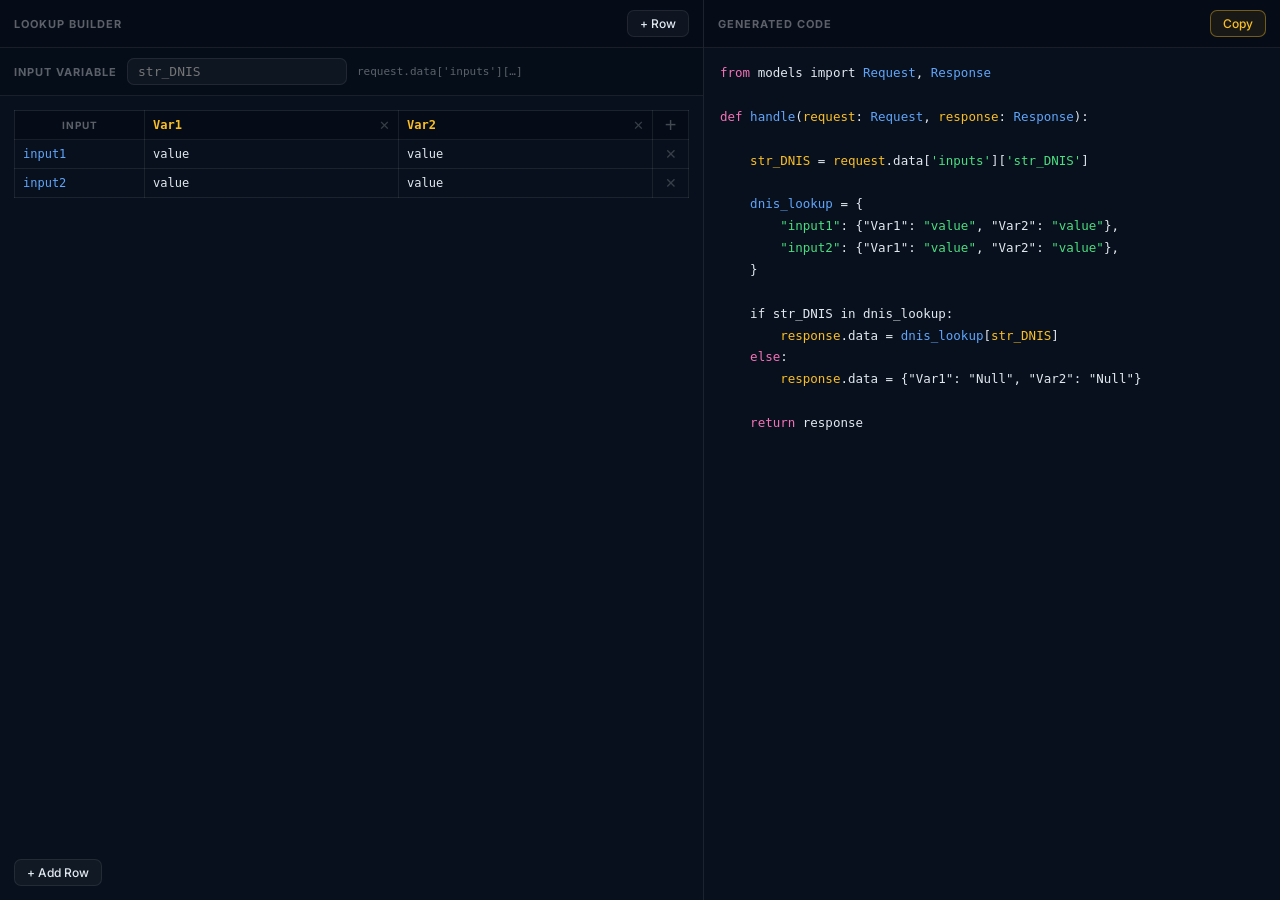
==== landing/static/pages/functions.html @ bb3310dd "Add WxCC Function Builder tool Lookup table builder with editable column headers, dynamic rows, and " ====
<!DOCTYPE html>
<html lang="en">
<head>
  <meta charset="UTF-8" />
  <meta name="viewport" content="width=device-width, initial-scale=1.0" />
  <title>Function Builder</title>
  <link rel="preconnect" href="https://fonts.googleapis.com" />
  <link href="https://fonts.googleapis.com/css2?family=Inter:wght@400;500;600;700&display=swap" rel="stylesheet" />
  <style>
    *, *::before, *::after { box-sizing: border-box; margin: 0; padding: 0; }

    :root {
      --surface:  rgba(255,255,255,0.04);
      --border:   rgba(255,255,255,0.08);
      --text:     #e2e8f0;
      --muted:    rgba(255,255,255,0.35);
      --accent:   #fbbf24;
    }

    html, body {
      height: 100%; overflow: hidden;
      background: #07101C url('/gradient-background-dark.svg') center/cover no-repeat fixed;
      color: var(--text);
      font-family: 'Inter', -apple-system, sans-serif;
    }

    #app { display: flex; height: 100vh; }

    .pane { display: flex; flex-direction: column; overflow: hidden; }

    #builder-pane { width: 55%; border-right: 1px solid var(--border); }
    #code-pane    { flex: 1; }

    .pane-head {
      flex-shrink: 0;
      display: flex; align-items: center; gap: 10px;
      padding: 10px 14px;
      border-bottom: 1px solid var(--border);
      background: rgba(5,11,22,0.8);
    }
    .pane-title {
      font-size: 11px; font-weight: 700; letter-spacing: 1px;
      text-transform: uppercase; color: var(--muted);
    }
    .btn-group { margin-left: auto; display: flex; gap: 6px; }
    .btn {
      padding: 5px 12px; border-radius: 7px;
      border: 1px solid var(--border); background: var(--surface);
      color: var(--text); font-size: 12px; font-weight: 500;
      font-family: inherit; cursor: pointer;
      transition: background 0.15s, border-color 0.15s;
    }
    .btn:hover { background: rgba(255,255,255,0.08); border-color: rgba(255,255,255,0.15); }
    .btn-accent {
      border-color: rgba(251,191,36,0.4);
      background: rgba(251,191,36,0.08);
      color: var(--accent);
    }
    .btn-accent:hover { background: rgba(251,191,36,0.15); }
    .btn-accent.copied { color: #4ade80; border-color: rgba(74,222,128,0.4); background: rgba(74,222,128,0.08); }

    /* Input variable row */
    #input-var-row {
      flex-shrink: 0;
      display: flex; align-items: center; gap: 10px;
      padding: 10px 14px;
      border-bottom: 1px solid var(--border);
      background: rgba(5,11,22,0.5);
    }
    #input-var-label {
      font-size: 11px; font-weight: 700; letter-spacing: 1px;
      text-transform: uppercase; color: var(--muted); flex-shrink: 0;
    }
    #input-var {
      background: var(--surface);
      border: 1px solid var(--border);
      border-radius: 7px; padding: 5px 10px;
      color: var(--accent);
      font-family: 'JetBrains Mono', 'Fira Code', Menlo, monospace;
      font-size: 13px; outline: none; width: 220px;
    }
    #input-var:focus { border-color: rgba(251,191,36,0.4); }
    #input-var-hint {
      font-size: 11px; color: var(--muted);
      font-family: 'JetBrains Mono', 'Fira Code', Menlo, monospace;
    }

    /* Table area */
    #table-scroll {
      flex: 1; overflow: auto; padding: 14px 14px 0;
    }
    #table-scroll::-webkit-scrollbar { width: 6px; height: 6px; }
    #table-scroll::-webkit-scrollbar-track { background: transparent; }
    #table-scroll::-webkit-scrollbar-thumb { background: rgba(255,255,255,0.1); border-radius: 3px; }

    table { border-collapse: collapse; font-size: 13px; min-width: 100%; }

    thead tr { background: rgba(5,11,22,0.7); }
    tr:hover td { background: rgba(255,255,255,0.02); }

    th, td { border: 1px solid var(--border); }

    th { font-weight: 600; }

    /* Input column header (fixed label) */
    .th-input-fixed {
      padding: 7px 10px;
      font-size: 10px; font-weight: 700; letter-spacing: 1px;
      text-transform: uppercase; color: var(--muted);
      white-space: nowrap; width: 130px;
    }

    /* Variable column headers (editable) */
    .th-var { min-width: 120px; }
    .th-var-inner {
      display: flex; align-items: center; gap: 4px;
      padding: 4px 4px 4px 8px;
    }
    .col-name-input {
      background: transparent; border: none;
      color: var(--accent);
      font-family: 'JetBrains Mono', 'Fira Code', Menlo, monospace;
      font-size: 12px; font-weight: 600; outline: none;
      width: 100%; min-width: 60px;
    }
    .col-name-input::placeholder { color: rgba(251,191,36,0.3); }
    .col-del-btn {
      flex-shrink: 0; background: none; border: none;
      color: rgba(255,255,255,0.2); cursor: pointer;
      font-size: 13px; padding: 2px 4px; line-height: 1;
    }
    .col-del-btn:hover { color: #f87171; }

    /* Add column header cell */
    .th-add-col { width: 36px; text-align: center; }
    .add-col-btn {
      background: none; border: none;
      color: rgba(255,255,255,0.25);
      cursor: pointer; font-size: 20px; line-height: 1;
      padding: 4px 8px; width: 100%;
    }
    .add-col-btn:hover { color: var(--accent); }

    /* Delete row column */
    .td-del { width: 32px; text-align: center; }
    .row-del-btn {
      background: none; border: none;
      color: rgba(255,255,255,0.2);
      cursor: pointer; font-size: 14px;
      padding: 4px 8px; line-height: 1;
    }
    .row-del-btn:hover { color: #f87171; }

    /* Data cells */
    .cell-input {
      display: block; width: 100%;
      background: transparent; border: none;
      color: var(--text);
      font-family: 'JetBrains Mono', 'Fira Code', Menlo, monospace;
      font-size: 12px; outline: none;
      padding: 7px 8px;
    }
    .cell-input::placeholder { color: rgba(255,255,255,0.15); }
    .cell-input:focus { background: rgba(255,255,255,0.03); }
    .td-input-val .cell-input { color: #60a5fa; }

    #table-footer {
      flex-shrink: 0;
      padding: 10px 14px 14px;
    }

    /* Code pane */
    #code-output {
      flex: 1; overflow-y: auto;
      padding: 14px 16px;
      font-family: 'JetBrains Mono', 'Fira Code', Menlo, monospace;
      font-size: 12.5px; line-height: 1.75;
      white-space: pre;
    }
    #code-output::-webkit-scrollbar { width: 6px; }
    #code-output::-webkit-scrollbar-track { background: transparent; }
    #code-output::-webkit-scrollbar-thumb { background: rgba(255,255,255,0.1); border-radius: 3px; }

    /* Python syntax colors */
    .py-kw   { color: #f472b6; }
    .py-fn   { color: #60a5fa; }
    .py-str  { color: #4ade80; }
    .py-var  { color: #fbbf24; }
    .py-key  { color: #e2e8f0; }
    .py-val  { color: #4ade80; }
    .py-null { color: #94a3b8; }
    .py-muted { color: rgba(255,255,255,0.3); }

    @media (max-width: 640px) {
      #app { flex-direction: column; }
      #builder-pane { width: 100%; height: 55%; border-right: none; border-bottom: 1px solid var(--border); }
      #code-pane { height: 45%; }
    }
  </style>
</head>
<body>
<div id="app">

  <!-- ── Builder pane ── -->
  <div class="pane" id="builder-pane">
    <div class="pane-head">
      <span class="pane-title">Lookup Builder</span>
      <div class="btn-group">
        <button class="btn" onclick="addRow()">+ Row</button>
      </div>
    </div>

    <div id="input-var-row">
      <span id="input-var-label">Input Variable</span>
      <input id="input-var" type="text" placeholder="str_DNIS" spellcheck="false" oninput="generate()" />
      <span id="input-var-hint">request.data['inputs'][…]</span>
    </div>

    <div id="table-scroll">
      <table id="lookup-table">
        <thead id="t-head"></thead>
        <tbody id="t-body"></tbody>
      </table>
    </div>
    <div id="table-footer">
      <button class="btn" onclick="addRow()">+ Add Row</button>
    </div>
  </div>

  <!-- ── Code pane ── -->
  <div class="pane" id="code-pane">
    <div class="pane-head">
      <span class="pane-title">Generated Code</span>
      <div class="btn-group">
        <button class="btn btn-accent" id="copy-btn" onclick="copyCode()">Copy</button>
      </div>
    </div>
    <div id="code-output"></div>
  </div>

</div>
<script>
  // ── State ──────────────────────────────────────────────────────────────────
  let cols = ['Var1', 'Var2'];
  let rows = [
    { input: 'input1', vals: ['value', 'value'] },
    { input: 'input2', vals: ['value', 'value'] },
  ];

  // ── Column operations ──────────────────────────────────────────────────────
  function addColumn() {
    cols.push('Var' + (cols.length + 1));
    rows.forEach(r => r.vals.push(''));
    renderTable();
    generate();
  }

  function deleteColumn(i) {
    if (cols.length <= 1) return;
    cols.splice(i, 1);
    rows.forEach(r => r.vals.splice(i, 1));
    renderTable();
    generate();
  }

  function addRow() {
    rows.push({ input: '', vals: cols.map(() => '') });
    renderTable();
    generate();
  }

  function deleteRow(i) {
    if (rows.length <= 1) return;
    rows.splice(i, 1);
    renderTable();
    generate();
  }

  // ── Table render ───────────────────────────────────────────────────────────
  function renderTable() {
    const thead = document.getElementById('t-head');
    const tbody = document.getElementById('t-body');

    thead.innerHTML = `<tr>
      <th class="th-input-fixed">Input</th>
      ${cols.map((c, i) => `
        <th class="th-var">
          <div class="th-var-inner">
            <input class="col-name-input" value="${esc(c)}" placeholder="Var${i+1}"
              oninput="cols[${i}]=this.value;generate()">
            ${cols.length > 1
              ? `<button class="col-del-btn" onclick="deleteColumn(${i})" title="Remove column">✕</button>`
              : ''}
          </div>
        </th>`).join('')}
      <th class="th-add-col">
        <button class="add-col-btn" onclick="addColumn()" title="Add column">+</button>
      </th>
    </tr>`;

    tbody.innerHTML = rows.map((row, ri) => `
      <tr>
        <td class="td-input-val">
          <input class="cell-input" value="${esc(row.input)}" placeholder="input${ri+1}"
            oninput="rows[${ri}].input=this.value;generate()">
        </td>
        ${cols.map((_, ci) => `
          <td>
            <input class="cell-input" value="${esc(row.vals[ci]||'')}" placeholder="value"
              oninput="rows[${ri}].vals[${ci}]=this.value;generate()">
          </td>`).join('')}
        <td class="td-del">
          ${rows.length > 1
            ? `<button class="row-del-btn" onclick="deleteRow(${ri})" title="Remove row">✕</button>`
            : ''}
        </td>
      </tr>`).join('');
  }

  // ── Code generation ────────────────────────────────────────────────────────
  let rawCode = '';

  function generate() {
    const inputVar   = document.getElementById('input-var').value.trim() || 'str_DNIS';
    const lookupName = inputVar.replace(/^(str|int|bool|dec|date)_/i, '').toLowerCase() + '_lookup';
    const colNames   = cols.map(c => c.trim() || 'Var');

    const entries = rows.map(row => {
      const key  = row.input || '';
      const pairs = colNames.map((col, i) => `"${col}": "${row.vals[i] || ''}"`).join(', ');
      return `        "${key}": {${pairs}}`;
    }).join(',\n');

    const nullPairs = colNames.map(col => `"${col}": "Null"`).join(', ');

    rawCode = [
      `from models import Request, Response`,
      ``,
      `def handle(request: Request, response: Response):`,
      ``,
      `    ${inputVar} = request.data['inputs']['${inputVar}']`,
      ``,
      `    ${lookupName} = {`,
      entries + `,`,
      `    }`,
      ``,
      `    if ${inputVar} in ${lookupName}:`,
      `        response.data = ${lookupName}[${inputVar}]`,
      `    else:`,
      `        response.data = {${nullPairs}}`,
      ``,
      `    return response`,
    ].join('\n');

    renderCode(rawCode, inputVar, lookupName, colNames);
  }

  function renderCode(code, inputVar, lookupName, colNames) {
    // Build highlighted HTML line by line
    const lines = code.split('\n');
    const html = lines.map(line => highlightLine(line, inputVar, lookupName, colNames)).join('\n');
    document.getElementById('code-output').innerHTML = html;
  }

  function highlightLine(line, inputVar, lookupName, colNames) {
    // Escape first
    let s = esc(line);

    // import line
    if (s.startsWith('from ') || s.startsWith('import ')) {
      return s
        .replace(/^(from|import)/, '<span class="py-kw">$1</span>')
        .replace(/(Request|Response)/g, '<span class="py-fn">$1</span>');
    }

    // def line
    if (/^\s*def /.test(s)) {
      return s
        .replace(/def/, '<span class="py-kw">def</span>')
        .replace(/handle/, '<span class="py-fn">handle</span>')
        .replace(/(request|response): (Request|Response)/g,
          '<span class="py-var">$1</span>: <span class="py-fn">$2</span>');
    }

    // if/else lines
    if (/^\s*(if|else):/.test(s)) {
      return s
        .replace(/(if|else)/, '<span class="py-kw">$1</span>')
        .replace(new RegExp(esc(inputVar), 'g'), `<span class="py-var">${esc(inputVar)}</span>`)
        .replace(new RegExp(esc(lookupName), 'g'), `<span class="py-fn">${esc(lookupName)}</span>`);
    }

    // return line
    if (/^\s*return /.test(s)) {
      return s.replace(/return/, '<span class="py-kw">return</span>');
    }

    // assignment: inputVar = request.data[...]
    if (s.includes(`${esc(inputVar)} = request`)) {
      return s
        .replace(new RegExp(esc(inputVar)), `<span class="py-var">${esc(inputVar)}</span>`)
        .replace(/request/, '<span class="py-var">request</span>')
        .replace(/&#x27;inputs&#x27;/, `<span class="py-str">'inputs'</span>`)
        .replace(new RegExp(`&#x27;${esc(inputVar)}&#x27;`), `<span class="py-str">'${esc(inputVar)}'</span>`);
    }

    // lookup assignment line
    if (s.includes(`${esc(lookupName)} = {`)) {
      return s.replace(new RegExp(esc(lookupName)), `<span class="py-fn">${esc(lookupName)}</span>`);
    }

    // response.data assignment
    if (s.includes('response.data')) {
      return s
        .replace(/response/, '<span class="py-var">response</span>')
        .replace(new RegExp(esc(lookupName), 'g'), `<span class="py-fn">${esc(lookupName)}</span>`)
        .replace(new RegExp(`<span class="py-var">response</span>\\.data = \\{(.+?)\\}$`),
          `<span class="py-var">response</span>.data = {$1}`)
        .replace(new RegExp(esc(inputVar), 'g'), `<span class="py-var">${esc(inputVar)}</span>`);
    }

    // dict entry line: "key": {"Col": "val", ...}
    if (/^\s+&quot;.+&quot;: \{/.test(s)) {
      return s
        .replace(/^(\s+)(&quot;[^&]+&quot;)(: )(\{)/, '$1<span class="py-str">$2</span>$3$4')
        .replace(/&quot;([^&]+)&quot;: &quot;([^&]*)&quot;/g,
          '<span class="py-key">&quot;$1&quot;</span>: <span class="py-val">&quot;$2&quot;</span>');
    }

    // else response.data fallback line (Null values)
    if (/Null/.test(s)) {
      return s.replace(/&quot;Null&quot;/g, '<span class="py-null">&quot;Null&quot;</span>');
    }

    return s;
  }

  function copyCode() {
    navigator.clipboard.writeText(rawCode).then(() => {
      const btn = document.getElementById('copy-btn');
      btn.textContent = 'Copied!';
      btn.classList.add('copied');
      setTimeout(() => { btn.textContent = 'Copy'; btn.classList.remove('copied'); }, 1500);
    });
  }

  function esc(s) {
    return String(s)
      .replace(/&/g, '&amp;')
      .replace(/</g, '&lt;')
      .replace(/>/g, '&gt;')
      .replace(/"/g, '&quot;')
      .replace(/'/g, '&#x27;');
  }

  // ── Init ───────────────────────────────────────────────────────────────────
  renderTable();
  generate();
</script>
</body>
</html>
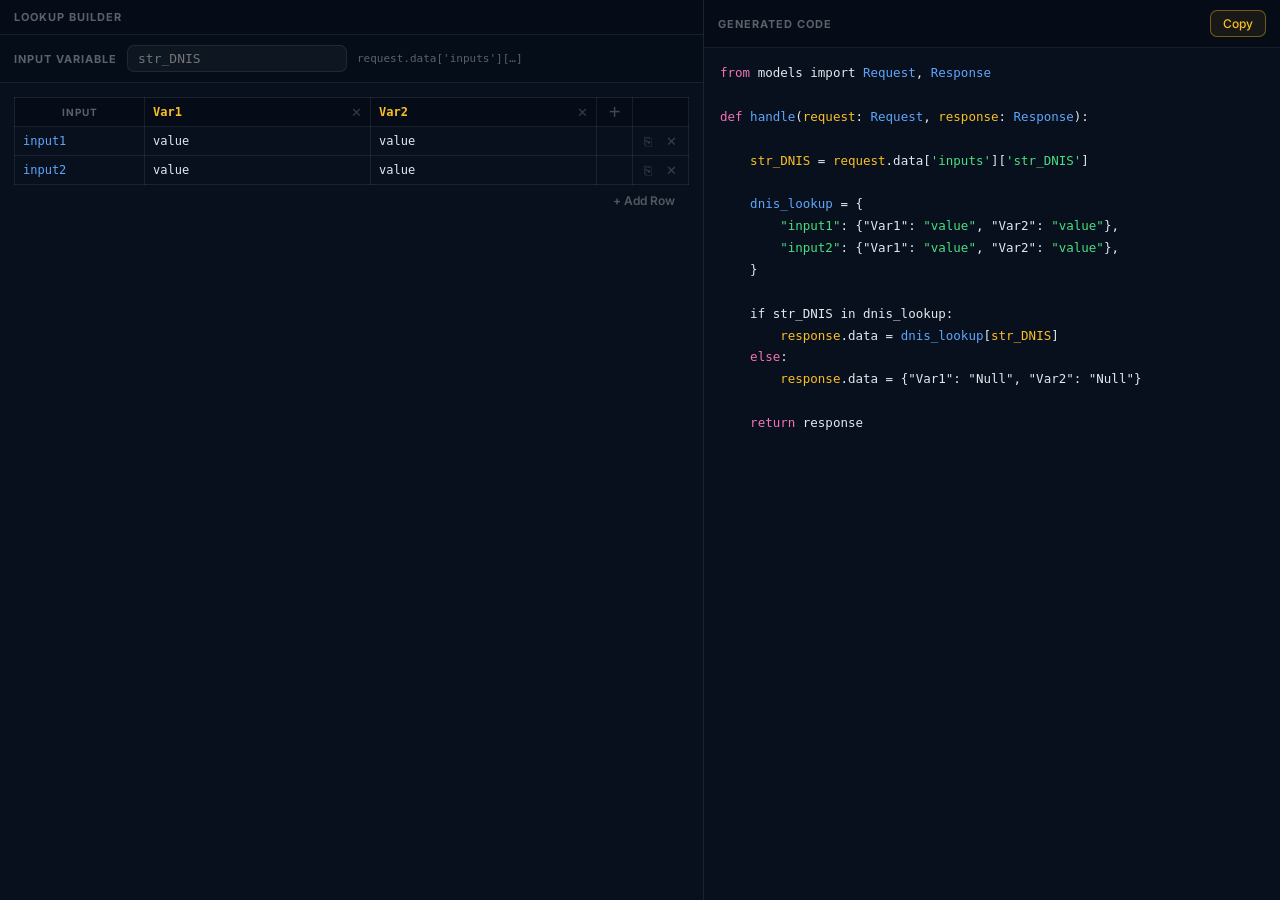
==== commit 2d6c4905: "Functions: move Add Row to table footer, add row copy + Excel paste - Copy button (⎘) on each row co" ====
--- a/landing/static/pages/functions.html
+++ b/landing/static/pages/functions.html
@@ -87,7 +87,7 @@
 
     /* Table area */
     #table-scroll {
-      flex: 1; overflow: auto; padding: 14px 14px 0;
+      flex: 1; overflow: auto; padding: 14px;
     }
     #table-scroll::-webkit-scrollbar { width: 6px; height: 6px; }
     #table-scroll::-webkit-scrollbar-track { background: transparent; }
@@ -141,15 +141,34 @@
     }
     .add-col-btn:hover { color: var(--accent); }
 
-    /* Delete row column */
-    .td-del { width: 32px; text-align: center; }
-    .row-del-btn {
+    /* Action column (copy + delete) */
+    .td-del { width: 56px; text-align: center; white-space: nowrap; }
+    .row-copy-btn, .row-del-btn {
       background: none; border: none;
-      color: rgba(255,255,255,0.2);
-      cursor: pointer; font-size: 14px;
-      padding: 4px 8px; line-height: 1;
-    }
+      cursor: pointer; font-size: 13px;
+      padding: 4px 5px; line-height: 1;
+    }
+    .row-copy-btn { color: rgba(255,255,255,0.2); }
+    .row-copy-btn:hover { color: var(--accent); }
+    .row-copy-btn.ok { color: #4ade80; }
+    .row-del-btn { color: rgba(255,255,255,0.2); }
     .row-del-btn:hover { color: #f87171; }
+
+    /* Add row footer row */
+    .tr-add-row td {
+      padding: 0;
+      border-top: 1px dashed rgba(255,255,255,0.08);
+      border-bottom: none; border-left: none; border-right: none;
+    }
+    .add-row-btn {
+      display: block; width: 100%; text-align: right;
+      background: none; border: none;
+      color: rgba(255,255,255,0.3);
+      font-size: 12px; font-weight: 600; font-family: inherit;
+      cursor: pointer; padding: 8px 14px;
+      transition: color 0.15s;
+    }
+    .add-row-btn:hover { color: var(--accent); }
 
     /* Data cells */
     .cell-input {
@@ -163,11 +182,6 @@
     .cell-input::placeholder { color: rgba(255,255,255,0.15); }
     .cell-input:focus { background: rgba(255,255,255,0.03); }
     .td-input-val .cell-input { color: #60a5fa; }
-
-    #table-footer {
-      flex-shrink: 0;
-      padding: 10px 14px 14px;
-    }
 
     /* Code pane */
     #code-output {
@@ -205,9 +219,6 @@
   <div class="pane" id="builder-pane">
     <div class="pane-head">
       <span class="pane-title">Lookup Builder</span>
-      <div class="btn-group">
-        <button class="btn" onclick="addRow()">+ Row</button>
-      </div>
     </div>
 
     <div id="input-var-row">
@@ -220,10 +231,8 @@
       <table id="lookup-table">
         <thead id="t-head"></thead>
         <tbody id="t-body"></tbody>
+        <tfoot id="t-foot"></tfoot>
       </table>
-    </div>
-    <div id="table-footer">
-      <button class="btn" onclick="addRow()">+ Add Row</button>
     </div>
   </div>
 
@@ -280,6 +289,8 @@
   function renderTable() {
     const thead = document.getElementById('t-head');
     const tbody = document.getElementById('t-body');
+    const tfoot = document.getElementById('t-foot');
+    const totalCols = cols.length + 3; // Input + vars + add-col + actions
 
     thead.innerHTML = `<tr>
       <th class="th-input-fixed">Input</th>
@@ -296,25 +307,34 @@
       <th class="th-add-col">
         <button class="add-col-btn" onclick="addColumn()" title="Add column">+</button>
       </th>
+      <th class="td-del"></th>
     </tr>`;
 
     tbody.innerHTML = rows.map((row, ri) => `
       <tr>
         <td class="td-input-val">
-          <input class="cell-input" value="${esc(row.input)}" placeholder="input${ri+1}"
+          <input class="cell-input" data-ri="${ri}" data-ci="-1" value="${esc(row.input)}" placeholder="input${ri+1}"
             oninput="rows[${ri}].input=this.value;generate()">
         </td>
         ${cols.map((_, ci) => `
           <td>
-            <input class="cell-input" value="${esc(row.vals[ci]||'')}" placeholder="value"
+            <input class="cell-input" data-ri="${ri}" data-ci="${ci}" value="${esc(row.vals[ci]||'')}" placeholder="value"
               oninput="rows[${ri}].vals[${ci}]=this.value;generate()">
           </td>`).join('')}
+        <td></td>
         <td class="td-del">
+          <button class="row-copy-btn" id="row-copy-${ri}" onclick="copyRow(${ri})" title="Copy row">⎘</button>
           ${rows.length > 1
             ? `<button class="row-del-btn" onclick="deleteRow(${ri})" title="Remove row">✕</button>`
             : ''}
         </td>
       </tr>`).join('');
+
+    tfoot.innerHTML = `<tr class="tr-add-row">
+      <td colspan="${totalCols}">
+        <button class="add-row-btn" onclick="addRow()">+ Add Row</button>
+      </td>
+    </tr>`;
   }
 
   // ── Code generation ────────────────────────────────────────────────────────
@@ -453,6 +473,61 @@
       .replace(/'/g, '&#x27;');
   }
 
+  // ── Copy row ───────────────────────────────────────────────────────────────
+  function copyRow(ri) {
+    const row = rows[ri];
+    const colNames = cols.map(c => c.trim() || 'Var');
+    const pairs = colNames.map((col, i) => `"${col}": "${row.vals[i] || ''}"`).join(', ');
+    const text = `"${row.input || ''}": {${pairs}}`;
+    navigator.clipboard.writeText(text).then(() => {
+      const btn = document.getElementById('row-copy-' + ri);
+      if (btn) { btn.classList.add('ok'); setTimeout(() => btn.classList.remove('ok'), 1200); }
+    });
+  }
+
+  // ── Excel/spreadsheet paste ────────────────────────────────────────────────
+  document.getElementById('lookup-table').addEventListener('paste', function(e) {
+    const target = e.target;
+    if (!target.classList.contains('cell-input')) return;
+
+    const text = (e.clipboardData || window.clipboardData).getData('text');
+    if (!text.includes('\t') && !text.includes('\n') && !text.includes('\r')) return;
+
+    e.preventDefault();
+
+    const startRi = parseInt(target.dataset.ri);
+    const startCi = parseInt(target.dataset.ci); // -1 = Input col, 0+ = var cols
+
+    const pastedRows = text.split(/\r?\n|\r/).filter(r => r.length > 0);
+
+    // Grow rows array as needed
+    while (rows.length < startRi + pastedRows.length) {
+      rows.push({ input: '', vals: cols.map(() => '') });
+    }
+
+    pastedRows.forEach((rowText, rowOffset) => {
+      const cells = rowText.split('\t');
+      const ri = startRi + rowOffset;
+
+      cells.forEach((cellVal, colOffset) => {
+        const ci = startCi + colOffset;
+        if (ci === -1) {
+          rows[ri].input = cellVal.trim();
+        } else if (ci >= 0) {
+          // Grow columns as needed
+          while (cols.length <= ci) {
+            cols.push('Var' + (cols.length + 1));
+            rows.forEach(r => { while (r.vals.length <= ci) r.vals.push(''); });
+          }
+          rows[ri].vals[ci] = cellVal.trim();
+        }
+      });
+    });
+
+    renderTable();
+    generate();
+  });
+
   // ── Init ───────────────────────────────────────────────────────────────────
   renderTable();
   generate();
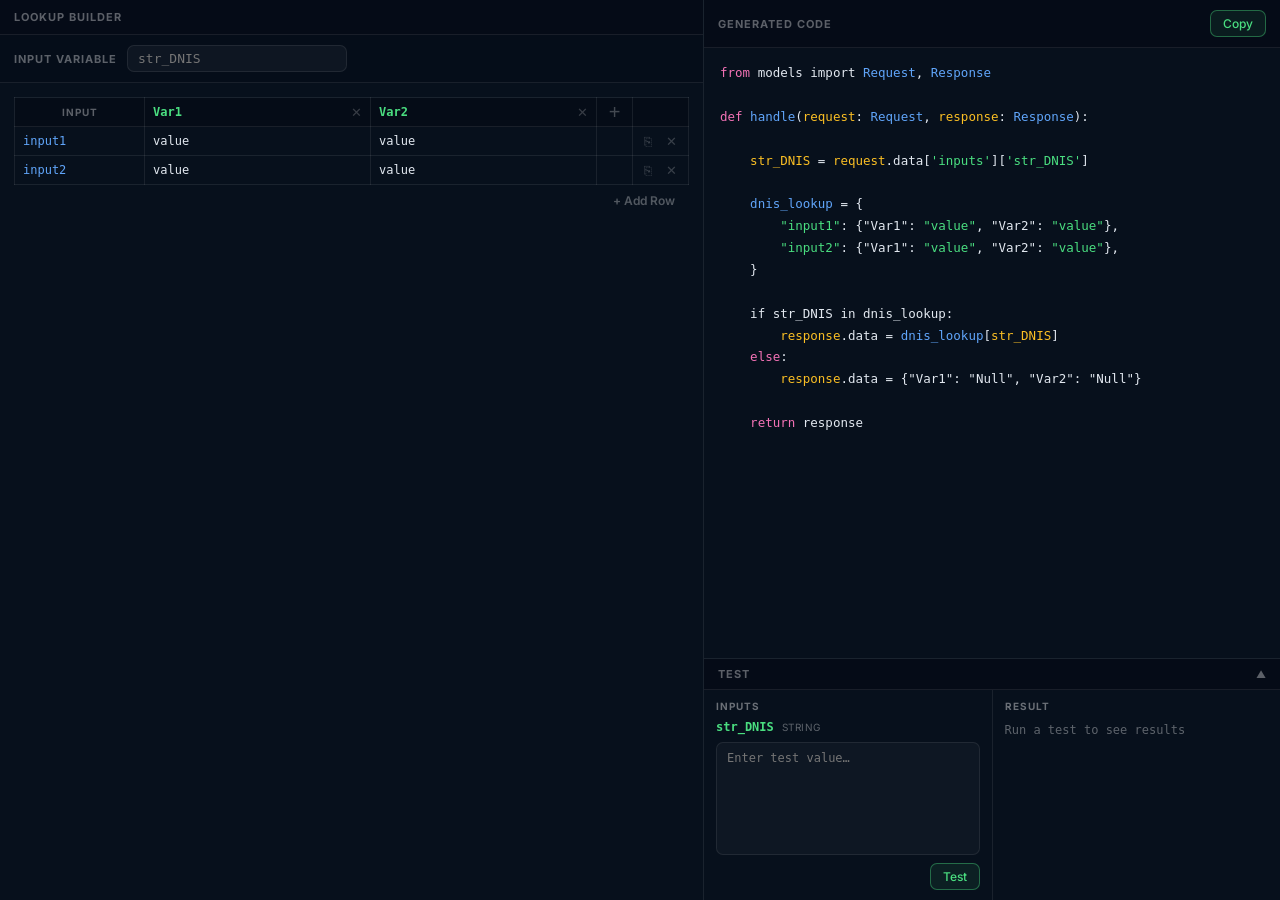
==== commit 53f7523a: "UI fixes: sidebar always collapsed, webhook Parsed-first order, mockapi auto-create folder, Function" ====
--- a/landing/static/pages/functions.html
+++ b/landing/static/pages/functions.html
@@ -14,7 +14,7 @@
       --border:   rgba(255,255,255,0.08);
       --text:     #e2e8f0;
       --muted:    rgba(255,255,255,0.35);
-      --accent:   #fbbf24;
+      --accent:   #4ade80;
     }
 
     html, body {
@@ -52,11 +52,11 @@
     }
     .btn:hover { background: rgba(255,255,255,0.08); border-color: rgba(255,255,255,0.15); }
     .btn-accent {
-      border-color: rgba(251,191,36,0.4);
-      background: rgba(251,191,36,0.08);
+      border-color: rgba(74,222,128,0.4);
+      background: rgba(74,222,128,0.08);
       color: var(--accent);
     }
-    .btn-accent:hover { background: rgba(251,191,36,0.15); }
+    .btn-accent:hover { background: rgba(74,222,128,0.15); }
     .btn-accent.copied { color: #4ade80; border-color: rgba(74,222,128,0.4); background: rgba(74,222,128,0.08); }
 
     /* Input variable row */
@@ -79,12 +79,7 @@
       font-family: 'JetBrains Mono', 'Fira Code', Menlo, monospace;
       font-size: 13px; outline: none; width: 220px;
     }
-    #input-var:focus { border-color: rgba(251,191,36,0.4); }
-    #input-var-hint {
-      font-size: 11px; color: var(--muted);
-      font-family: 'JetBrains Mono', 'Fira Code', Menlo, monospace;
-    }
-
+    #input-var:focus { border-color: rgba(74,222,128,0.4); }
     /* Table area */
     #table-scroll {
       flex: 1; overflow: auto; padding: 14px;
@@ -123,7 +118,7 @@
       font-size: 12px; font-weight: 600; outline: none;
       width: 100%; min-width: 60px;
     }
-    .col-name-input::placeholder { color: rgba(251,191,36,0.3); }
+    .col-name-input::placeholder { color: rgba(74,222,128,0.3); }
     .col-del-btn {
       flex-shrink: 0; background: none; border: none;
       color: rgba(255,255,255,0.2); cursor: pointer;
@@ -185,7 +180,7 @@
 
     /* Code pane */
     #code-output {
-      flex: 1; overflow-y: auto;
+      flex: 1; min-height: 0; overflow-y: auto;
       padding: 14px 16px;
       font-family: 'JetBrains Mono', 'Fira Code', Menlo, monospace;
       font-size: 12.5px; line-height: 1.75;
@@ -205,6 +200,80 @@
     .py-null { color: #94a3b8; }
     .py-muted { color: rgba(255,255,255,0.3); }
 
+    /* ── Tester section ── */
+    #test-section {
+      flex-shrink: 0;
+      border-top: 1px solid var(--border);
+      display: flex; flex-direction: column;
+    }
+    #test-header {
+      display: flex; align-items: center;
+      padding: 8px 14px;
+      cursor: pointer; user-select: none;
+      border-bottom: 1px solid var(--border);
+      background: rgba(5,11,22,0.8);
+      flex-shrink: 0;
+    }
+    #test-header:hover .test-header-title,
+    #test-header:hover .test-caret { color: var(--text); }
+    .test-header-title {
+      font-size: 11px; font-weight: 700; letter-spacing: 1px;
+      text-transform: uppercase; color: var(--muted);
+    }
+    .test-caret { margin-left: auto; font-size: 10px; color: var(--muted); }
+    #test-body {
+      height: 210px; display: flex; overflow: hidden;
+    }
+    #test-body.collapsed { display: none; }
+    #test-inputs-pane, #test-result-pane {
+      flex: 1; display: flex; flex-direction: column;
+      padding: 10px 12px; gap: 8px; overflow: hidden; min-height: 0;
+    }
+    #test-inputs-pane { border-right: 1px solid var(--border); }
+    .test-col-label {
+      font-size: 10px; font-weight: 700; letter-spacing: 1px;
+      text-transform: uppercase; color: rgba(255,255,255,0.4);
+      flex-shrink: 0;
+    }
+    #test-var-row { display: flex; align-items: center; gap: 8px; flex-shrink: 0; }
+    #test-var-name {
+      font-size: 12px; font-weight: 600; color: var(--accent);
+      font-family: 'JetBrains Mono', 'Fira Code', Menlo, monospace;
+    }
+    .test-type-badge { font-size: 10px; color: var(--muted); letter-spacing: 0.5px; }
+    #test-input {
+      flex: 1; resize: none;
+      background: rgba(255,255,255,0.03); border: 1px solid var(--border);
+      border-radius: 7px; padding: 8px 10px;
+      color: var(--text);
+      font-family: 'JetBrains Mono', 'Fira Code', Menlo, monospace;
+      font-size: 12px; outline: none;
+    }
+    #test-input:focus { border-color: rgba(74,222,128,0.3); }
+    #test-btn { align-self: flex-end; flex-shrink: 0; }
+    #test-result-output {
+      flex: 1; overflow: auto; min-height: 0;
+      font-family: 'JetBrains Mono', 'Fira Code', Menlo, monospace;
+      font-size: 12px; line-height: 1.8;
+    }
+    #test-result-output::-webkit-scrollbar { width: 4px; }
+    #test-result-output::-webkit-scrollbar-thumb { background: rgba(255,255,255,0.1); border-radius: 2px; }
+    .test-empty { color: var(--muted); font-size: 12px; }
+    .test-res-row { display: block; white-space: pre; }
+    .test-data-row {
+      cursor: pointer; border-radius: 3px; padding: 0 3px;
+      transition: background 0.1s;
+    }
+    .test-data-row:hover { background: rgba(74,222,128,0.1); }
+    .test-data-row.copied { outline: 1px solid rgba(74,222,128,0.3); border-radius: 3px; }
+    .test-data-row.copied .py-key,
+    .test-data-row.copied .py-str { color: #4ade80 !important; }
+    .test-path-flash {
+      font-size: 10px; color: #4ade80; margin-left: 8px;
+      animation: fadeout 1.2s forwards;
+    }
+    @keyframes fadeout { 0%{opacity:1} 70%{opacity:1} 100%{opacity:0} }
+
     @media (max-width: 640px) {
       #app { flex-direction: column; }
       #builder-pane { width: 100%; height: 55%; border-right: none; border-bottom: 1px solid var(--border); }
@@ -224,7 +293,6 @@
     <div id="input-var-row">
       <span id="input-var-label">Input Variable</span>
       <input id="input-var" type="text" placeholder="str_DNIS" spellcheck="false" oninput="generate()" />
-      <span id="input-var-hint">request.data['inputs'][…]</span>
     </div>
 
     <div id="table-scroll">
@@ -245,6 +313,29 @@
       </div>
     </div>
     <div id="code-output"></div>
+
+    <!-- ── Tester ── -->
+    <div id="test-section">
+      <div id="test-header" onclick="toggleTest()">
+        <span class="test-header-title">Test</span>
+        <span class="test-caret" id="test-caret">&#9650;</span>
+      </div>
+      <div id="test-body">
+        <div id="test-inputs-pane">
+          <div class="test-col-label">Inputs</div>
+          <div id="test-var-row">
+            <span id="test-var-name">str_DNIS</span>
+            <span class="test-type-badge">STRING</span>
+          </div>
+          <textarea id="test-input" placeholder="Enter test value&#8230;" spellcheck="false"></textarea>
+          <button class="btn btn-accent" id="test-btn" onclick="runTest()">Test</button>
+        </div>
+        <div id="test-result-pane">
+          <div class="test-col-label">Result</div>
+          <div id="test-result-output"><span class="test-empty">Run a test to see results</span></div>
+        </div>
+      </div>
+    </div>
   </div>
 
 </div>
@@ -373,6 +464,9 @@
     ].join('\n');
 
     renderCode(rawCode, inputVar, lookupName, colNames);
+
+    const tn = document.getElementById('test-var-name');
+    if (tn) tn.textContent = inputVar;
   }
 
   function renderCode(code, inputVar, lookupName, colNames) {
@@ -528,6 +622,64 @@
     generate();
   });
 
+  // ── Tester ────────────────────────────────────────────────────────────────
+  let testOpen = true;
+
+  function toggleTest() {
+    testOpen = !testOpen;
+    document.getElementById('test-body').classList.toggle('collapsed', !testOpen);
+    document.getElementById('test-caret').innerHTML = testOpen ? '&#9650;' : '&#9660;';
+  }
+
+  function runTest() {
+    const inputVar = document.getElementById('input-var').value.trim() || 'str_DNIS';
+    const testVal  = document.getElementById('test-input').value.trim();
+    const colNames = cols.map(c => c.trim() || 'Var');
+    const match    = rows.find(r => r.input === testVal);
+
+    const data = {};
+    colNames.forEach((col, i) => {
+      data[col] = match ? (match.vals[i] !== undefined ? match.vals[i] : '') : 'Null';
+    });
+
+    renderTestResult({ statusCode: 200, data, errorMessage: '', timeTakenInMilliseconds: 0 }, colNames);
+  }
+
+  function renderTestResult(result, colNames) {
+    const out = document.getElementById('test-result-output');
+    const dataRows = colNames.map((col, i) => {
+      const val   = result.data[col];
+      const path  = '$.data.' + col;
+      const comma = i < colNames.length - 1 ? ',' : '';
+      return `<span class="test-res-row">    <span class="test-data-row" data-path="${esc(path)}" onclick="copyTestPath(this,'${esc(path)}')">&quot;<span class="py-key">${esc(col)}</span>&quot;: &quot;<span class="py-str">${esc(val)}</span>&quot;</span>${comma}</span>`;
+    }).join('\n');
+
+    out.innerHTML = [
+      `<span class="test-res-row py-muted">{</span>`,
+      `<span class="test-res-row">  &quot;<span class="py-key">statusCode</span>&quot;: <span class="py-val">${result.statusCode}</span>,</span>`,
+      `<span class="test-res-row">  &quot;<span class="py-key">data</span>&quot;: {</span>`,
+      dataRows,
+      `<span class="test-res-row">  },</span>`,
+      `<span class="test-res-row">  &quot;<span class="py-key">errorMessage</span>&quot;: <span class="py-str">&quot;&quot;</span>,</span>`,
+      `<span class="test-res-row">  &quot;<span class="py-key">timeTakenInMilliseconds</span>&quot;: <span class="py-val">0</span></span>`,
+      `<span class="test-res-row py-muted">}</span>`,
+    ].join('\n');
+  }
+
+  function copyTestPath(el, path) {
+    navigator.clipboard.writeText(path).then(() => {
+      el.classList.add('copied');
+      const flash = document.createElement('span');
+      flash.className = 'test-path-flash';
+      flash.textContent = path;
+      el.appendChild(flash);
+      setTimeout(() => {
+        el.classList.remove('copied');
+        if (flash.parentNode) flash.parentNode.removeChild(flash);
+      }, 1200);
+    });
+  }
+
   // ── Init ───────────────────────────────────────────────────────────────────
   renderTable();
   generate();
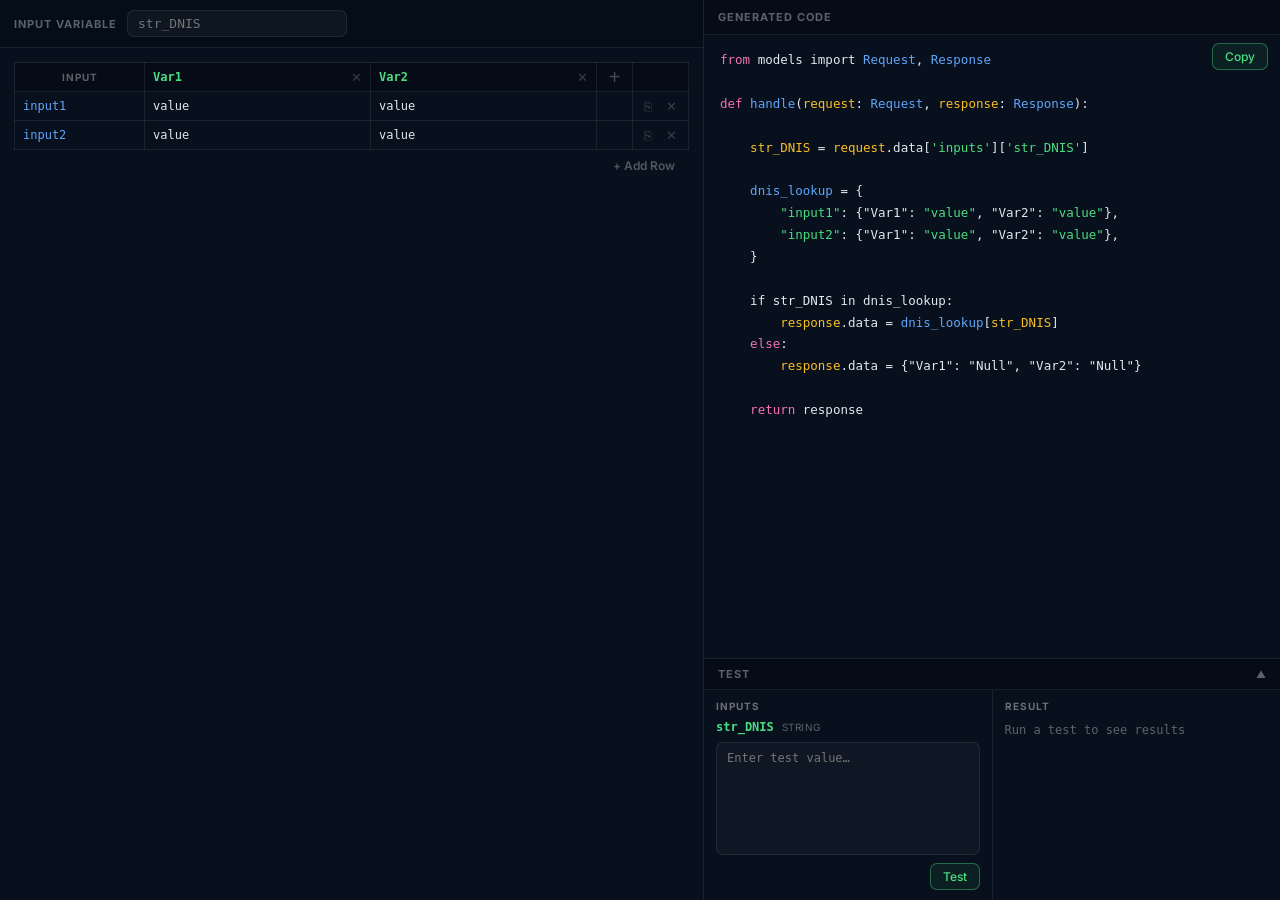
==== commit 8cb29b05: "Functions: remove Lookup Builder title, float Copy button in code window, path-box tester - Remove '" ====
--- a/landing/static/pages/functions.html
+++ b/landing/static/pages/functions.html
@@ -179,6 +179,14 @@
     .td-input-val .cell-input { color: #60a5fa; }
 
     /* Code pane */
+    #code-area {
+      flex: 1; min-height: 0; overflow: hidden;
+      display: flex; flex-direction: column;
+      position: relative;
+    }
+    #copy-btn {
+      position: absolute; top: 8px; right: 12px; z-index: 2;
+    }
     #code-output {
       flex: 1; min-height: 0; overflow-y: auto;
       padding: 14px 16px;
@@ -265,6 +273,22 @@
       transition: background 0.1s;
     }
     .test-data-row:hover { background: rgba(74,222,128,0.1); }
+    .test-data-row.selected { background: rgba(74,222,128,0.08) !important; }
+    #test-path-box {
+      flex-shrink: 0;
+      display: flex; align-items: center; gap: 8px;
+      padding: 5px 8px;
+      background: rgba(74,222,128,0.06);
+      border: 1px solid rgba(74,222,128,0.2);
+      border-radius: 7px;
+    }
+    #test-path-box.hidden { display: none; }
+    #test-path-text {
+      flex: 1;
+      font-family: 'JetBrains Mono', 'Fira Code', Menlo, monospace;
+      font-size: 12px; color: #4ade80;
+      overflow: hidden; text-overflow: ellipsis; white-space: nowrap;
+    }
     .test-data-row.copied { outline: 1px solid rgba(74,222,128,0.3); border-radius: 3px; }
     .test-data-row.copied .py-key,
     .test-data-row.copied .py-str { color: #4ade80 !important; }
@@ -286,9 +310,6 @@
 
   <!-- ── Builder pane ── -->
   <div class="pane" id="builder-pane">
-    <div class="pane-head">
-      <span class="pane-title">Lookup Builder</span>
-    </div>
 
     <div id="input-var-row">
       <span id="input-var-label">Input Variable</span>
@@ -308,11 +329,11 @@
   <div class="pane" id="code-pane">
     <div class="pane-head">
       <span class="pane-title">Generated Code</span>
-      <div class="btn-group">
-        <button class="btn btn-accent" id="copy-btn" onclick="copyCode()">Copy</button>
-      </div>
     </div>
-    <div id="code-output"></div>
+    <div id="code-area">
+      <button class="btn btn-accent" id="copy-btn" onclick="copyCode()">Copy</button>
+      <div id="code-output"></div>
+    </div>
 
     <!-- ── Tester ── -->
     <div id="test-section">
@@ -333,6 +354,10 @@
         <div id="test-result-pane">
           <div class="test-col-label">Result</div>
           <div id="test-result-output"><span class="test-empty">Run a test to see results</span></div>
+          <div id="test-path-box" class="hidden">
+            <span id="test-path-text"></span>
+            <button class="btn btn-accent" id="test-path-copy-btn" onclick="copySelectedPath()">Copy</button>
+          </div>
         </div>
       </div>
     </div>
@@ -632,6 +657,8 @@
   }
 
   function runTest() {
+    document.getElementById('test-path-box').classList.add('hidden');
+    document.querySelectorAll('.test-data-row').forEach(r => r.classList.remove('selected'));
     const inputVar = document.getElementById('input-var').value.trim() || 'str_DNIS';
     const testVal  = document.getElementById('test-input').value.trim();
     const colNames = cols.map(c => c.trim() || 'Var');
@@ -667,16 +694,22 @@
   }
 
   function copyTestPath(el, path) {
+    document.querySelectorAll('.test-data-row').forEach(r => r.classList.remove('selected'));
+    el.classList.add('selected');
+    document.getElementById('test-path-text').textContent = path;
+    document.getElementById('test-path-box').classList.remove('hidden');
+    const btn = document.getElementById('test-path-copy-btn');
+    btn.textContent = 'Copy';
+    btn.classList.remove('copied');
+  }
+
+  function copySelectedPath() {
+    const path = document.getElementById('test-path-text').textContent;
     navigator.clipboard.writeText(path).then(() => {
-      el.classList.add('copied');
-      const flash = document.createElement('span');
-      flash.className = 'test-path-flash';
-      flash.textContent = path;
-      el.appendChild(flash);
-      setTimeout(() => {
-        el.classList.remove('copied');
-        if (flash.parentNode) flash.parentNode.removeChild(flash);
-      }, 1200);
+      const btn = document.getElementById('test-path-copy-btn');
+      btn.textContent = 'Copied!';
+      btn.classList.add('copied');
+      setTimeout(() => { btn.textContent = 'Copy'; btn.classList.remove('copied'); }, 1500);
     });
   }
 
